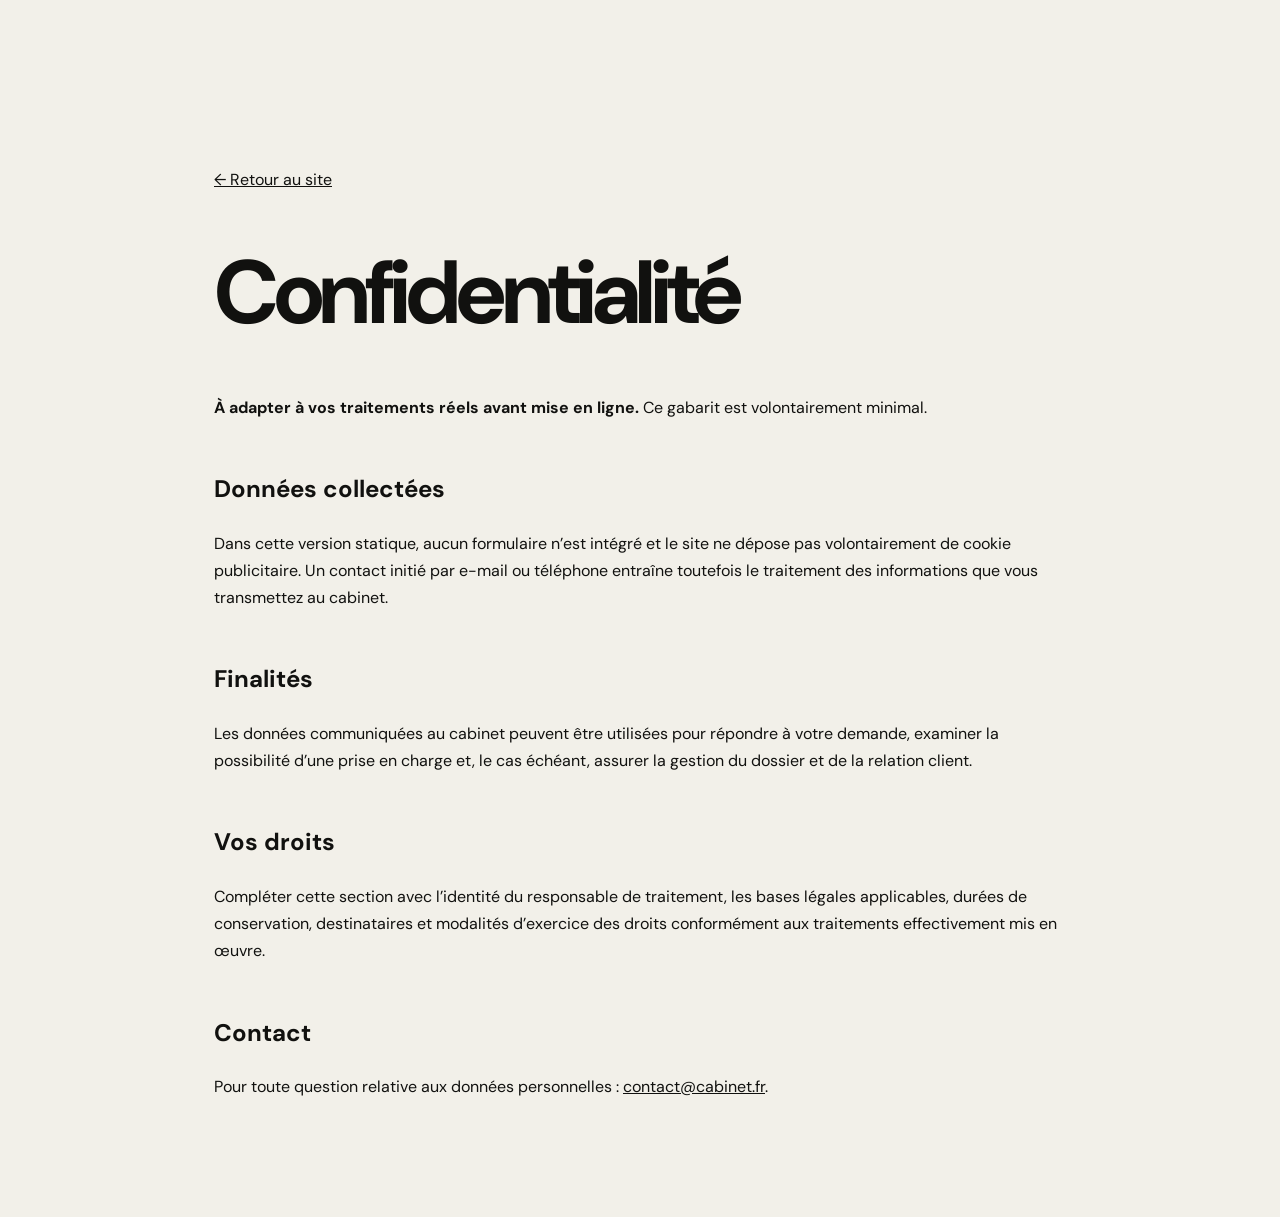
==== confidentialite.html @ c03c0d35 "Add files via upload" ====
<!doctype html>
<html lang="fr">
<head>
  <meta charset="utf-8">
  <meta name="viewport" content="width=device-width,initial-scale=1">
  <title>Confidentialité — Maître Prénom Nom</title>
  <link rel="stylesheet" href="assets/css/style.css">
</head>
<body>
  <main class="legal-page">
    <p><a href="index.html">← Retour au site</a></p>
    <h1>Confidentialité</h1>

    <p><strong>À adapter à vos traitements réels avant mise en ligne.</strong> Ce gabarit est volontairement minimal.</p>

    <h2>Données collectées</h2>
    <p>
      Dans cette version statique, aucun formulaire n’est intégré et le site ne
      dépose pas volontairement de cookie publicitaire. Un contact initié par
      e-mail ou téléphone entraîne toutefois le traitement des informations que
      vous transmettez au cabinet.
    </p>

    <h2>Finalités</h2>
    <p>
      Les données communiquées au cabinet peuvent être utilisées pour répondre à
      votre demande, examiner la possibilité d’une prise en charge et, le cas
      échéant, assurer la gestion du dossier et de la relation client.
    </p>

    <h2>Vos droits</h2>
    <p>
      Compléter cette section avec l’identité du responsable de traitement, les
      bases légales applicables, durées de conservation, destinataires et modalités
      d’exercice des droits conformément aux traitements effectivement mis en œuvre.
    </p>

    <h2>Contact</h2>
    <p>Pour toute question relative aux données personnelles : <a href="mailto:contact@cabinet.fr">contact@cabinet.fr</a>.</p>
  </main>
</body>
</html>
---- assets/css/style.css ----
@import url('https://fonts.googleapis.com/css2?family=DM+Sans:wght@400;500;600&family=Playfair+Display:ital,wght@1,500&display=swap');

:root{
  --paper:#f2f0e9;
  --ink:#11110f;
  --muted:#6f6d66;
  --line:rgba(17,17,15,.20);
  --accent:#33362d;
  --max:1480px;
}

*{box-sizing:border-box}
html{scroll-behavior:smooth}
body{
  margin:0;
  background:var(--paper);
  color:var(--ink);
  font-family:"DM Sans",Arial,sans-serif;
  -webkit-font-smoothing:antialiased;
}
a{color:inherit;text-decoration:none}
button{font:inherit}
::selection{background:var(--ink);color:var(--paper)}
.skip-link{
  position:fixed;left:1rem;top:-100px;z-index:100;
  background:var(--ink);color:var(--paper);padding:.75rem 1rem;
}
.skip-link:focus{top:1rem}

.site-header{
  position:fixed;
  z-index:20;
  top:0;left:0;right:0;
  height:90px;
  display:grid;
  grid-template-columns:1fr auto;
  align-items:center;
  padding:0 clamp(22px,4vw,64px);
  mix-blend-mode:difference;
  color:white;
}
.brand{
  display:flex;gap:.45rem;align-items:baseline;
  font-size:.78rem;letter-spacing:.06em;
}
.brand strong{font-size:.78rem}
.navigation{display:flex;gap:1.8rem;font-size:.82rem}
.navigation a{position:relative}
.navigation a::after{
  content:"";position:absolute;left:0;bottom:-5px;width:100%;height:1px;
  background:currentColor;transform:scaleX(0);transform-origin:right;
  transition:transform .25s ease;
}
.navigation a:hover::after{transform:scaleX(1);transform-origin:left}
.menu-toggle{display:none;border:0;background:none;color:inherit}

.hero{
  min-height:100svh;
  padding:140px clamp(22px,4vw,64px) 54px;
  display:flex;flex-direction:column;justify-content:space-between;
  background:var(--accent);color:#f6f3eb;
}
.eyebrow,.kicker,.section-index,.contact-label{
  text-transform:uppercase;letter-spacing:.11em;font-size:.72rem;
}
.hero h1{
  margin:8vh 0 0;
  max-width:1200px;
  font-size:clamp(4.2rem,10.5vw,10.5rem);
  line-height:.84;
  letter-spacing:-.065em;
  font-weight:500;
}
.hero h1 em{
  font-family:"Playfair Display",Georgia,serif;
  font-weight:500;
}
.hero-bottom{
  display:grid;grid-template-columns:1fr 1fr;gap:3rem;
  align-items:end;border-top:1px solid rgba(255,255,255,.4);padding-top:18px;
}
.hero-bottom p{max-width:540px;margin:0;font-size:1.05rem}
.arrow-link{justify-self:end;font-size:.9rem}
.arrow-link span{font-size:1.3rem;margin-left:.6rem}

.section{
  max-width:var(--max);
  margin:auto;
  padding:130px clamp(22px,4vw,64px);
  display:grid;grid-template-columns:minmax(60px,1fr) minmax(0,10fr);
  border-bottom:1px solid var(--line);
}
.section-index{padding-top:.35rem}
.section-content h2{
  font-size:clamp(3rem,6.4vw,7rem);
  line-height:.94;letter-spacing:-.055em;font-weight:500;
  margin:1.3rem 0 3.5rem;
  max-width:1050px;
}
.two-cols{
  display:grid;grid-template-columns:1fr 1fr;gap:clamp(35px,8vw,130px);
  font-size:1.12rem;line-height:1.65;
}
.two-cols p{margin:0}

.expertise-list{border-top:1px solid var(--ink)}
.expertise{
  display:grid;grid-template-columns:70px minmax(0,1fr);
  gap:1rem;padding:26px 0;border-bottom:1px solid var(--line);
}
.expertise-no{font-size:.7rem;color:var(--muted);padding-top:.55rem}
.expertise h3{
  margin:0 0 .55rem;font-size:clamp(1.6rem,3vw,3.5rem);
  font-weight:500;letter-spacing:-.035em;
}
.expertise p{margin:0;max-width:760px;color:var(--muted);line-height:1.55}

.statement{
  overflow:hidden;padding:80px 0;background:var(--ink);color:var(--paper);
}
.statement p{
  margin:0;
  font-size:clamp(5rem,15vw,15rem);
  line-height:.78;
  letter-spacing:-.07em;
  white-space:nowrap;
}
.statement p:nth-child(2){
  font-family:"Playfair Display",Georgia,serif;font-style:italic;
  transform:translateX(8vw);
}

.profile-grid{display:grid;grid-template-columns:1fr 1fr;gap:7vw}
.profile-copy{padding-top:5.5rem}
.lead{font-size:clamp(1.6rem,2.6vw,3rem);line-height:1.18;letter-spacing:-.035em}
.profile-copy>p:not(.lead){line-height:1.65;color:var(--muted);max-width:660px}
.facts{margin:4rem 0 0;border-top:1px solid var(--line)}
.facts div{display:grid;grid-template-columns:130px 1fr;padding:1rem 0;border-bottom:1px solid var(--line)}
.facts dt{color:var(--muted)}
.facts dd{margin:0}

.section-heading-row{display:grid;grid-template-columns:1fr 1fr;align-items:end}
.small-note{max-width:420px;color:var(--muted);line-height:1.5}
.publication-list{border-top:1px solid var(--ink)}
.publication{
  display:grid;grid-template-columns:140px 1fr 30px;gap:1rem;
  padding:27px 0;border-bottom:1px solid var(--line);align-items:start;
}
.publication time{font-size:.75rem;color:var(--muted)}
.publication span{font-size:clamp(1.25rem,2vw,2rem);letter-spacing:-.025em}
.publication b{font-weight:400;font-size:1.2rem}

.contact-section{
  background:var(--accent);color:#f6f3eb;
  padding:130px clamp(22px,4vw,64px);
}
.contact-section h2{
  margin:1.5rem 0 8rem;
  font-size:clamp(4.2rem,10vw,10rem);
  line-height:.84;letter-spacing:-.07em;font-weight:500;
}
.contact-grid{
  display:grid;grid-template-columns:repeat(4,1fr);
  border-top:1px solid rgba(255,255,255,.35);
}
.contact-grid>div{padding:22px 28px 0 0}
.contact-label{display:block;opacity:.62;margin-bottom:1.4rem}
.contact-grid a,.contact-grid p,.contact-grid address{font-size:1rem;line-height:1.55;font-style:normal;margin:0}

.site-footer{
  padding:30px clamp(22px,4vw,64px);
  display:grid;grid-template-columns:1fr 1fr auto;gap:2rem;
  align-items:end;font-size:.72rem;letter-spacing:.06em;text-transform:uppercase;
}
.site-footer>div:first-child{display:flex;flex-direction:column}
.footer-links{display:flex;gap:1.5rem}

.legal-page{
  max-width:900px;margin:auto;padding:150px 24px 100px;line-height:1.7;
}
.legal-page h1{font-size:clamp(3rem,7vw,6rem);letter-spacing:-.055em;line-height:.9}
.legal-page h2{margin-top:3rem}
.legal-page a{text-decoration:underline}

@media(max-width:850px){
  .site-header{height:72px}
  .menu-toggle{display:block;position:relative;z-index:22}
  .navigation{
    display:none;position:fixed;inset:0;background:var(--ink);
    color:white;padding:120px 24px 40px;flex-direction:column;
    gap:1rem;font-size:clamp(2rem,9vw,4rem);mix-blend-mode:normal;
  }
  .navigation.is-open{display:flex}
  .hero{padding-top:110px}
  .hero-bottom,.two-cols,.profile-grid,.section-heading-row{grid-template-columns:1fr}
  .hero-bottom{gap:1.5rem}
  .arrow-link{justify-self:start}
  .section{grid-template-columns:1fr;padding-top:85px;padding-bottom:85px}
  .section-index{margin-bottom:3rem}
  .section-content h2{margin-bottom:2.5rem}
  .profile-copy{padding-top:0}
  .section-heading-row{gap:0}
  .contact-grid{grid-template-columns:1fr 1fr;gap:3rem 1rem}
  .contact-section h2{margin-bottom:5rem}
  .publication{grid-template-columns:90px 1fr 20px}
}
@media(max-width:520px){
  .brand span{display:none}
  .hero h1{font-size:clamp(3.5rem,18vw,6rem)}
  .expertise{grid-template-columns:45px 1fr}
  .publication{grid-template-columns:1fr 25px}
  .publication time{grid-column:1/-1}
  .contact-grid{grid-template-columns:1fr}
  .site-footer{grid-template-columns:1fr;align-items:start}
}
@media(prefers-reduced-motion:reduce){
  html{scroll-behavior:auto}
  *{transition:none!important}
}
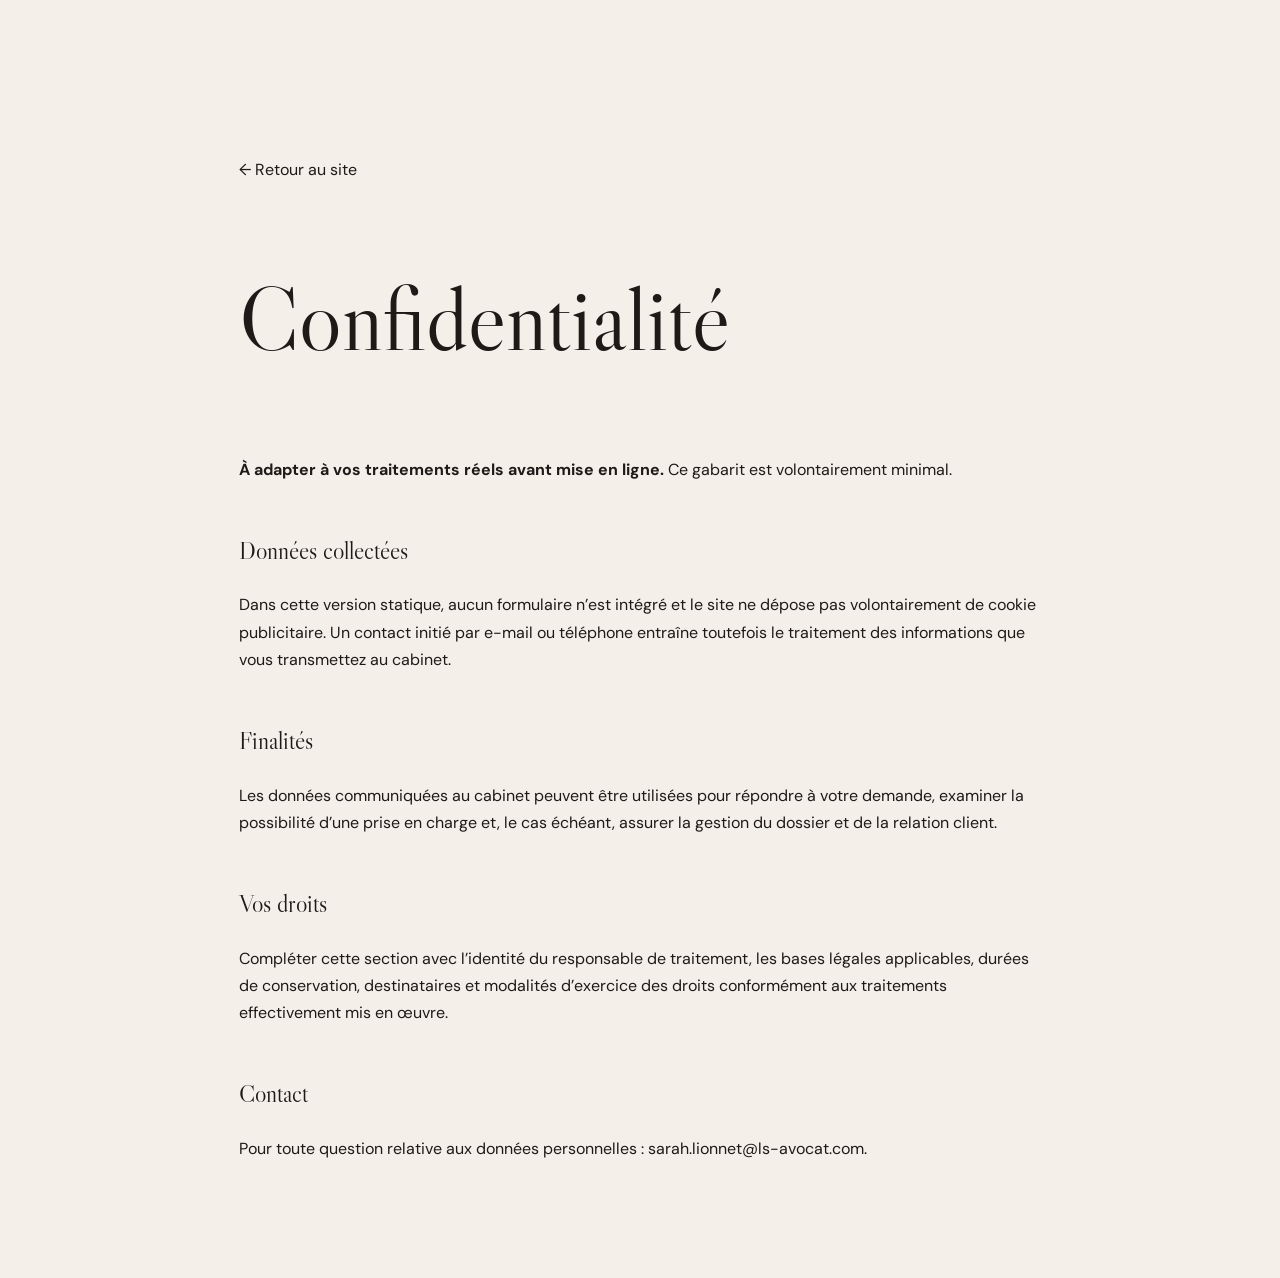
==== commit 1693d63a: "Update confidentialite.html" ====
--- a/confidentialite.html
+++ b/confidentialite.html
@@ -3,7 +3,7 @@
 <head>
   <meta charset="utf-8">
   <meta name="viewport" content="width=device-width,initial-scale=1">
-  <title>Confidentialité — Maître Prénom Nom</title>
+  <title>Confidentialité — Maître Sarah Lionnet</title>
   <link rel="stylesheet" href="assets/css/style.css">
 </head>
 <body>
@@ -36,7 +36,7 @@
     </p>
 
     <h2>Contact</h2>
-    <p>Pour toute question relative aux données personnelles : <a href="mailto:contact@cabinet.fr">contact@cabinet.fr</a>.</p>
+    <p>Pour toute question relative aux données personnelles : <a href="mailto:sarah.lionnet@ls-avocat.com">sarah.lionnet@ls-avocat.com</a>.</p>
   </main>
 </body>
 </html>
--- a/assets/css/style.css
+++ b/assets/css/style.css
@@ -1,12 +1,12 @@
-@import url('https://fonts.googleapis.com/css2?family=DM+Sans:wght@400;500;600&family=Playfair+Display:ital,wght@1,500&display=swap');
+@import url('https://fonts.googleapis.com/css2?family=DM+Sans:wght@400;500&family=Libre+Caslon+Display&display=swap');
 
 :root{
-  --paper:#f2f0e9;
-  --ink:#11110f;
-  --muted:#6f6d66;
-  --line:rgba(17,17,15,.20);
-  --accent:#33362d;
-  --max:1480px;
+  --paper:#f4efe9;
+  --ink:#1f1a17;
+  --muted:#7c716a;
+  --line:rgba(31,26,23,.16);
+  --wine:#6d3c43;
+  --max:1380px;
 }
 
 *{box-sizing:border-box}
@@ -18,202 +18,245 @@
   font-family:"DM Sans",Arial,sans-serif;
   -webkit-font-smoothing:antialiased;
 }
+img{display:block;width:100%}
 a{color:inherit;text-decoration:none}
 button{font:inherit}
-::selection{background:var(--ink);color:var(--paper)}
-.skip-link{
-  position:fixed;left:1rem;top:-100px;z-index:100;
-  background:var(--ink);color:var(--paper);padding:.75rem 1rem;
-}
-.skip-link:focus{top:1rem}
+.skip-link{position:absolute;left:-9999px}
+.skip-link:focus{left:20px;top:20px;z-index:99;background:white;padding:10px}
 
 .site-header{
   position:fixed;
+  inset:0 0 auto 0;
   z-index:20;
-  top:0;left:0;right:0;
-  height:90px;
-  display:grid;
-  grid-template-columns:1fr auto;
+  height:82px;
+  padding:0 clamp(22px,4vw,60px);
+  display:flex;
   align-items:center;
-  padding:0 clamp(22px,4vw,64px);
-  mix-blend-mode:difference;
-  color:white;
-}
-.brand{
-  display:flex;gap:.45rem;align-items:baseline;
-  font-size:.78rem;letter-spacing:.06em;
-}
-.brand strong{font-size:.78rem}
-.navigation{display:flex;gap:1.8rem;font-size:.82rem}
-.navigation a{position:relative}
-.navigation a::after{
-  content:"";position:absolute;left:0;bottom:-5px;width:100%;height:1px;
-  background:currentColor;transform:scaleX(0);transform-origin:right;
-  transition:transform .25s ease;
-}
-.navigation a:hover::after{transform:scaleX(1);transform-origin:left}
-.menu-toggle{display:none;border:0;background:none;color:inherit}
+  justify-content:space-between;
+  background:rgba(244,239,233,.88);
+  backdrop-filter:blur(8px);
+  border-bottom:1px solid transparent;
+}
+.brand{display:flex;gap:.75rem;align-items:baseline}
+.brand strong{
+  font-family:"Libre Caslon Display",Georgia,serif;
+  font-size:1.15rem;
+  font-weight:400;
+}
+.brand span,.navigation,.section-label{
+  font-size:.72rem;
+  text-transform:uppercase;
+  letter-spacing:.1em;
+}
+.navigation{display:flex;gap:1.6rem}
+.menu-toggle{display:none;background:none;border:0}
 
 .hero{
   min-height:100svh;
-  padding:140px clamp(22px,4vw,64px) 54px;
-  display:flex;flex-direction:column;justify-content:space-between;
-  background:var(--accent);color:#f6f3eb;
-}
-.eyebrow,.kicker,.section-index,.contact-label{
-  text-transform:uppercase;letter-spacing:.11em;font-size:.72rem;
+  display:grid;
+  grid-template-columns:1.05fr .95fr;
+  padding-top:82px;
+}
+.hero-copy{
+  padding:clamp(60px,8vw,120px) clamp(22px,5vw,80px) 48px;
+  display:flex;
+  flex-direction:column;
+  justify-content:center;
+  align-items:flex-start;
+}
+.eyebrow{
+  margin:0 0 3rem;
+  color:var(--wine);
+  font-size:.72rem;
+  text-transform:uppercase;
+  letter-spacing:.11em;
 }
 .hero h1{
-  margin:8vh 0 0;
-  max-width:1200px;
-  font-size:clamp(4.2rem,10.5vw,10.5rem);
-  line-height:.84;
-  letter-spacing:-.065em;
-  font-weight:500;
+  margin:0;
+  font-family:"Libre Caslon Display",Georgia,serif;
+  font-size:clamp(5rem,10vw,10rem);
+  line-height:.76;
+  font-weight:400;
+  letter-spacing:-.045em;
 }
 .hero h1 em{
-  font-family:"Playfair Display",Georgia,serif;
-  font-weight:500;
-}
-.hero-bottom{
-  display:grid;grid-template-columns:1fr 1fr;gap:3rem;
-  align-items:end;border-top:1px solid rgba(255,255,255,.4);padding-top:18px;
-}
-.hero-bottom p{max-width:540px;margin:0;font-size:1.05rem}
-.arrow-link{justify-self:end;font-size:.9rem}
-.arrow-link span{font-size:1.3rem;margin-left:.6rem}
+  font-style:italic;
+  color:var(--wine);
+}
+.hero-intro{
+  max-width:420px;
+  margin:3rem 0 1.8rem;
+  font-size:1.05rem;
+  line-height:1.65;
+}
+.text-link{
+  font-size:.82rem;
+  padding-bottom:.25rem;
+  border-bottom:1px solid currentColor;
+}
+.hero-image{
+  margin:0;
+  min-height:calc(100svh - 82px);
+  overflow:hidden;
+}
+.hero-image img{
+  height:100%;
+  object-fit:cover;
+  object-position:center;
+}
 
 .section{
   max-width:var(--max);
   margin:auto;
-  padding:130px clamp(22px,4vw,64px);
-  display:grid;grid-template-columns:minmax(60px,1fr) minmax(0,10fr);
-  border-bottom:1px solid var(--line);
-}
-.section-index{padding-top:.35rem}
-.section-content h2{
-  font-size:clamp(3rem,6.4vw,7rem);
-  line-height:.94;letter-spacing:-.055em;font-weight:500;
-  margin:1.3rem 0 3.5rem;
-  max-width:1050px;
-}
-.two-cols{
-  display:grid;grid-template-columns:1fr 1fr;gap:clamp(35px,8vw,130px);
-  font-size:1.12rem;line-height:1.65;
-}
-.two-cols p{margin:0}
-
-.expertise-list{border-top:1px solid var(--ink)}
-.expertise{
-  display:grid;grid-template-columns:70px minmax(0,1fr);
-  gap:1rem;padding:26px 0;border-bottom:1px solid var(--line);
-}
-.expertise-no{font-size:.7rem;color:var(--muted);padding-top:.55rem}
-.expertise h3{
-  margin:0 0 .55rem;font-size:clamp(1.6rem,3vw,3.5rem);
-  font-weight:500;letter-spacing:-.035em;
-}
-.expertise p{margin:0;max-width:760px;color:var(--muted);line-height:1.55}
-
-.statement{
-  overflow:hidden;padding:80px 0;background:var(--ink);color:var(--paper);
-}
-.statement p{
-  margin:0;
-  font-size:clamp(5rem,15vw,15rem);
-  line-height:.78;
-  letter-spacing:-.07em;
-  white-space:nowrap;
-}
-.statement p:nth-child(2){
-  font-family:"Playfair Display",Georgia,serif;font-style:italic;
-  transform:translateX(8vw);
-}
-
-.profile-grid{display:grid;grid-template-columns:1fr 1fr;gap:7vw}
-.profile-copy{padding-top:5.5rem}
-.lead{font-size:clamp(1.6rem,2.6vw,3rem);line-height:1.18;letter-spacing:-.035em}
-.profile-copy>p:not(.lead){line-height:1.65;color:var(--muted);max-width:660px}
-.facts{margin:4rem 0 0;border-top:1px solid var(--line)}
-.facts div{display:grid;grid-template-columns:130px 1fr;padding:1rem 0;border-bottom:1px solid var(--line)}
-.facts dt{color:var(--muted)}
-.facts dd{margin:0}
-
-.section-heading-row{display:grid;grid-template-columns:1fr 1fr;align-items:end}
-.small-note{max-width:420px;color:var(--muted);line-height:1.5}
-.publication-list{border-top:1px solid var(--ink)}
-.publication{
-  display:grid;grid-template-columns:140px 1fr 30px;gap:1rem;
-  padding:27px 0;border-bottom:1px solid var(--line);align-items:start;
-}
-.publication time{font-size:.75rem;color:var(--muted)}
-.publication span{font-size:clamp(1.25rem,2vw,2rem);letter-spacing:-.025em}
-.publication b{font-weight:400;font-size:1.2rem}
-
-.contact-section{
-  background:var(--accent);color:#f6f3eb;
-  padding:130px clamp(22px,4vw,64px);
-}
-.contact-section h2{
-  margin:1.5rem 0 8rem;
-  font-size:clamp(4.2rem,10vw,10rem);
-  line-height:.84;letter-spacing:-.07em;font-weight:500;
-}
-.contact-grid{
-  display:grid;grid-template-columns:repeat(4,1fr);
-  border-top:1px solid rgba(255,255,255,.35);
-}
-.contact-grid>div{padding:22px 28px 0 0}
-.contact-label{display:block;opacity:.62;margin-bottom:1.4rem}
-.contact-grid a,.contact-grid p,.contact-grid address{font-size:1rem;line-height:1.55;font-style:normal;margin:0}
+  padding:120px clamp(22px,4vw,60px);
+  border-top:1px solid var(--line);
+}
+.section-label{
+  color:var(--wine);
+  margin-bottom:4rem;
+}
+
+.about{
+  display:grid;
+  grid-template-columns:1.15fr .85fr;
+  gap:8vw;
+}
+.about .section-label{grid-column:1/-1}
+.about-copy h2,.expertise-content h2,.contact h2{
+  margin:0;
+  font-family:"Libre Caslon Display",Georgia,serif;
+  font-weight:400;
+  letter-spacing:-.035em;
+}
+.about-copy h2{
+  font-size:clamp(3rem,6vw,6rem);
+  line-height:.95;
+  max-width:700px;
+}
+.about-copy p{
+  margin:2.5rem 0 0;
+  max-width:650px;
+  font-size:1.08rem;
+  line-height:1.75;
+  color:var(--muted);
+}
+.profile-image{
+  margin:0;
+  align-self:start;
+  max-width:470px;
+}
+.profile-image img{
+  aspect-ratio:4/5;
+  object-fit:cover;
+  object-position:center top;
+}
+
+.expertises{
+  display:grid;
+  grid-template-columns:1fr 3fr;
+}
+.expertise-content{
+  max-width:850px;
+}
+.expertise-content h2{
+  font-size:clamp(3.5rem,7vw,7rem);
+}
+.pending{
+  margin:2rem 0 0;
+  max-width:620px;
+  color:var(--muted);
+  line-height:1.7;
+}
+
+.contact{
+  display:grid;
+  grid-template-columns:1fr 3fr;
+  padding-bottom:100px;
+}
+.contact h2{
+  font-size:clamp(3.8rem,7.5vw,8rem);
+  line-height:.88;
+}
+.contact-details{
+  margin-top:5rem;
+  padding-top:1.5rem;
+  border-top:1px solid var(--line);
+  display:grid;
+  grid-template-columns:repeat(2,1fr);
+  gap:2.6rem 4rem;
+}
+.contact-details span{
+  display:block;
+  margin-bottom:.7rem;
+  color:var(--muted);
+  font-size:.7rem;
+  text-transform:uppercase;
+  letter-spacing:.1em;
+}
+.contact-details p,.contact-details address{
+  margin:0;
+  font-style:normal;
+  line-height:1.55;
+}
 
 .site-footer{
-  padding:30px clamp(22px,4vw,64px);
-  display:grid;grid-template-columns:1fr 1fr auto;gap:2rem;
-  align-items:end;font-size:.72rem;letter-spacing:.06em;text-transform:uppercase;
-}
-.site-footer>div:first-child{display:flex;flex-direction:column}
-.footer-links{display:flex;gap:1.5rem}
+  max-width:var(--max);
+  margin:auto;
+  padding:28px clamp(22px,4vw,60px);
+  border-top:1px solid var(--line);
+  display:flex;
+  justify-content:space-between;
+  gap:2rem;
+  font-size:.7rem;
+  text-transform:uppercase;
+  letter-spacing:.08em;
+}
+.footer-links{display:flex;gap:1.4rem}
 
 .legal-page{
-  max-width:900px;margin:auto;padding:150px 24px 100px;line-height:1.7;
-}
-.legal-page h1{font-size:clamp(3rem,7vw,6rem);letter-spacing:-.055em;line-height:.9}
+  max-width:850px;
+  margin:auto;
+  padding:140px 24px 100px;
+  line-height:1.7;
+}
+.legal-page h1,.legal-page h2{
+  font-family:"Libre Caslon Display",Georgia,serif;
+  font-weight:400;
+}
+.legal-page h1{font-size:clamp(3.5rem,7vw,6rem)}
 .legal-page h2{margin-top:3rem}
-.legal-page a{text-decoration:underline}
 
 @media(max-width:850px){
-  .site-header{height:72px}
-  .menu-toggle{display:block;position:relative;z-index:22}
+  .site-header{height:70px}
+  .menu-toggle{display:block}
   .navigation{
-    display:none;position:fixed;inset:0;background:var(--ink);
-    color:white;padding:120px 24px 40px;flex-direction:column;
-    gap:1rem;font-size:clamp(2rem,9vw,4rem);mix-blend-mode:normal;
+    display:none;
+    position:fixed;
+    inset:70px 0 auto 0;
+    background:var(--paper);
+    padding:24px;
+    flex-direction:column;
+    border-top:1px solid var(--line);
+    border-bottom:1px solid var(--line);
   }
   .navigation.is-open{display:flex}
-  .hero{padding-top:110px}
-  .hero-bottom,.two-cols,.profile-grid,.section-heading-row{grid-template-columns:1fr}
-  .hero-bottom{gap:1.5rem}
-  .arrow-link{justify-self:start}
-  .section{grid-template-columns:1fr;padding-top:85px;padding-bottom:85px}
-  .section-index{margin-bottom:3rem}
-  .section-content h2{margin-bottom:2.5rem}
-  .profile-copy{padding-top:0}
-  .section-heading-row{gap:0}
-  .contact-grid{grid-template-columns:1fr 1fr;gap:3rem 1rem}
-  .contact-section h2{margin-bottom:5rem}
-  .publication{grid-template-columns:90px 1fr 20px}
-}
+  .hero{
+    grid-template-columns:1fr;
+    padding-top:70px;
+  }
+  .hero-copy{min-height:68svh}
+  .hero-image{min-height:48svh}
+  .about,.expertises,.contact{grid-template-columns:1fr}
+  .section-label{margin-bottom:2.5rem}
+  .about{gap:3rem}
+  .profile-image{max-width:360px}
+  .contact-details{grid-template-columns:1fr 1fr}
+}
+
 @media(max-width:520px){
   .brand span{display:none}
-  .hero h1{font-size:clamp(3.5rem,18vw,6rem)}
-  .expertise{grid-template-columns:45px 1fr}
-  .publication{grid-template-columns:1fr 25px}
-  .publication time{grid-column:1/-1}
-  .contact-grid{grid-template-columns:1fr}
-  .site-footer{grid-template-columns:1fr;align-items:start}
-}
-@media(prefers-reduced-motion:reduce){
-  html{scroll-behavior:auto}
-  *{transition:none!important}
-}
+  .hero h1{font-size:clamp(4.5rem,22vw,7rem)}
+  .section{padding-top:85px;padding-bottom:85px}
+  .contact-details{grid-template-columns:1fr}
+  .site-footer{flex-direction:column}
+}
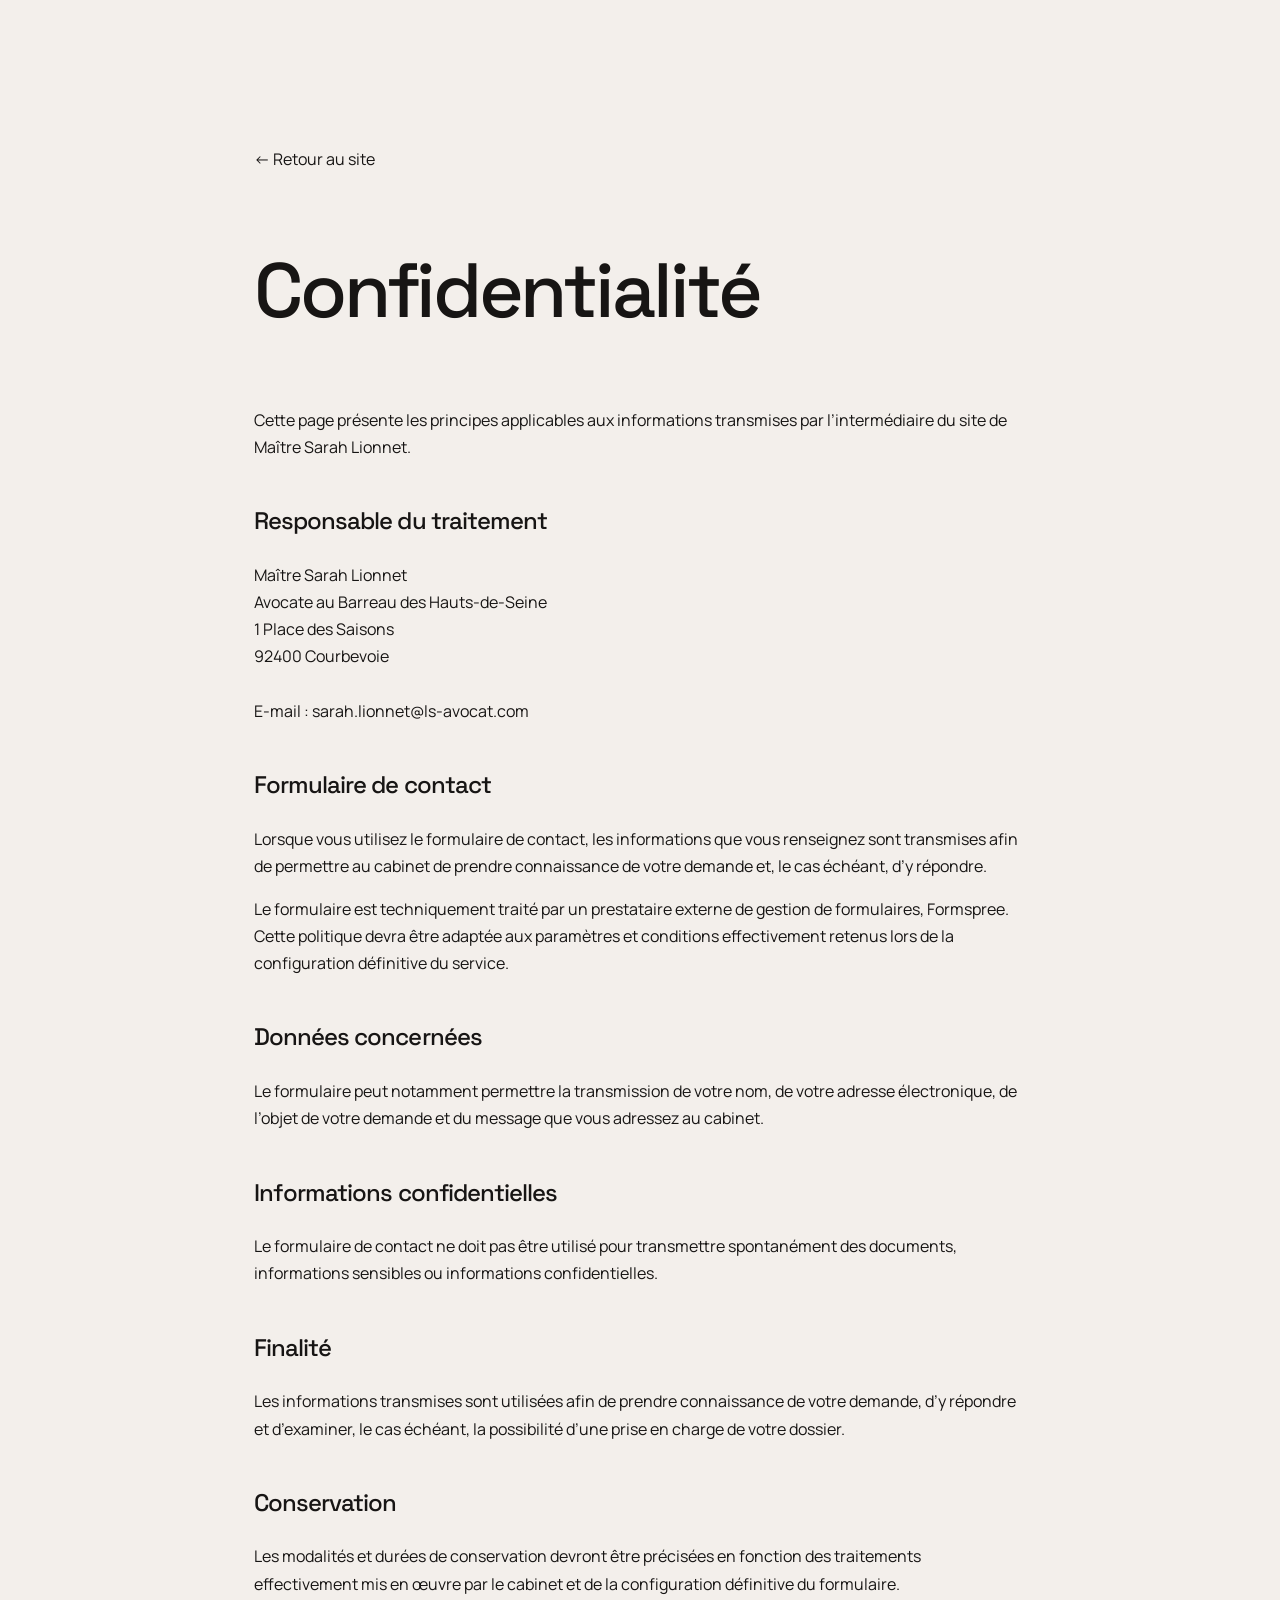
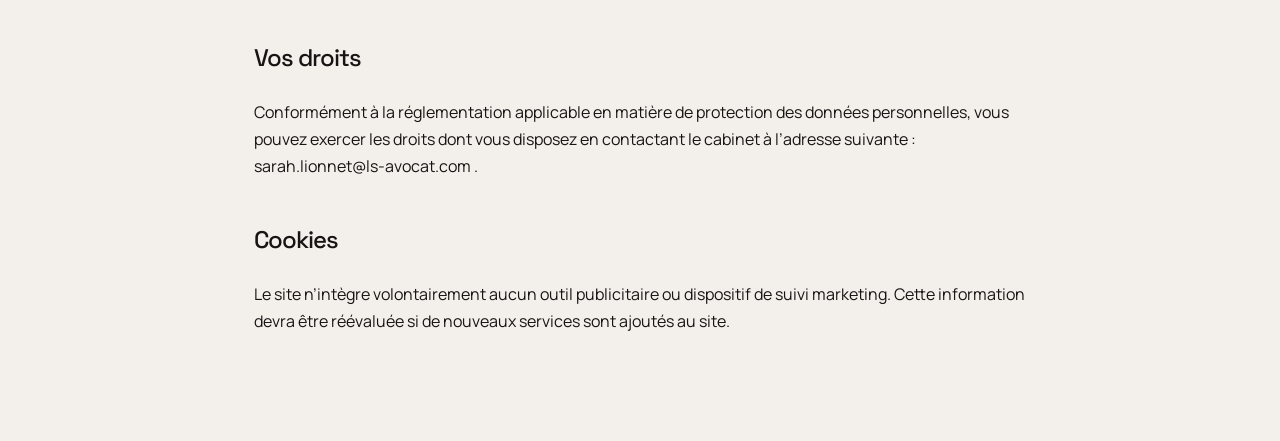
==== commit 19061205: "Update confidentialite.html" ====
--- a/confidentialite.html
+++ b/confidentialite.html
@@ -1,42 +1,216 @@
 <!doctype html>
+
 <html lang="fr">
+
 <head>
+
   <meta charset="utf-8">
-  <meta name="viewport" content="width=device-width,initial-scale=1">
-  <title>Confidentialité — Maître Sarah Lionnet</title>
-  <link rel="stylesheet" href="assets/css/style.css">
+
+  <meta
+    name="viewport"
+    content="width=device-width,initial-scale=1"
+  >
+
+  <title>
+    Confidentialité — Sarah Lionnet
+  </title>
+
+  <link
+    rel="stylesheet"
+    href="assets/css/style.css"
+  >
+
 </head>
+
+
 <body>
+
+
   <main class="legal-page">
-    <p><a href="index.html">← Retour au site</a></p>
-    <h1>Confidentialité</h1>
-
-    <p><strong>À adapter à vos traitements réels avant mise en ligne.</strong> Ce gabarit est volontairement minimal.</p>
-
-    <h2>Données collectées</h2>
-    <p>
-      Dans cette version statique, aucun formulaire n’est intégré et le site ne
-      dépose pas volontairement de cookie publicitaire. Un contact initié par
-      e-mail ou téléphone entraîne toutefois le traitement des informations que
-      vous transmettez au cabinet.
-    </p>
-
-    <h2>Finalités</h2>
-    <p>
-      Les données communiquées au cabinet peuvent être utilisées pour répondre à
-      votre demande, examiner la possibilité d’une prise en charge et, le cas
-      échéant, assurer la gestion du dossier et de la relation client.
-    </p>
-
-    <h2>Vos droits</h2>
-    <p>
-      Compléter cette section avec l’identité du responsable de traitement, les
-      bases légales applicables, durées de conservation, destinataires et modalités
-      d’exercice des droits conformément aux traitements effectivement mis en œuvre.
-    </p>
-
-    <h2>Contact</h2>
-    <p>Pour toute question relative aux données personnelles : <a href="mailto:sarah.lionnet@ls-avocat.com">sarah.lionnet@ls-avocat.com</a>.</p>
+
+
+    <p>
+
+      <a href="index.html">
+        ← Retour au site
+      </a>
+
+    </p>
+
+
+
+    <h1>
+      Confidentialité
+    </h1>
+
+
+    <p>
+
+      Cette page présente les principes applicables
+      aux informations transmises par l’intermédiaire
+      du site de Maître Sarah Lionnet.
+
+    </p>
+
+
+
+    <h2>
+      Responsable du traitement
+    </h2>
+
+
+    <p>
+
+      Maître Sarah Lionnet<br>
+
+      Avocate au Barreau des Hauts-de-Seine<br>
+
+      1 Place des Saisons<br>
+
+      92400 Courbevoie<br><br>
+
+      E-mail :
+
+      <a href="mailto:sarah.lionnet@ls-avocat.com">
+        sarah.lionnet@ls-avocat.com
+      </a>
+
+    </p>
+
+
+
+    <h2>
+      Formulaire de contact
+    </h2>
+
+
+    <p>
+
+      Lorsque vous utilisez le formulaire de contact,
+      les informations que vous renseignez sont transmises
+      afin de permettre au cabinet de prendre connaissance
+      de votre demande et, le cas échéant, d’y répondre.
+
+    </p>
+
+
+    <p>
+
+      Le formulaire est techniquement traité par
+      un prestataire externe de gestion de formulaires,
+      Formspree.
+
+      Cette politique devra être adaptée aux paramètres
+      et conditions effectivement retenus lors de
+      la configuration définitive du service.
+
+    </p>
+
+
+
+    <h2>
+      Données concernées
+    </h2>
+
+
+    <p>
+
+      Le formulaire peut notamment permettre
+      la transmission de votre nom,
+      de votre adresse électronique,
+      de l’objet de votre demande
+      et du message que vous adressez au cabinet.
+
+    </p>
+
+
+
+    <h2>
+      Informations confidentielles
+    </h2>
+
+
+    <p>
+
+      Le formulaire de contact ne doit pas être utilisé
+      pour transmettre spontanément des documents,
+      informations sensibles ou informations confidentielles.
+
+    </p>
+
+
+
+    <h2>
+      Finalité
+    </h2>
+
+
+    <p>
+
+      Les informations transmises sont utilisées
+      afin de prendre connaissance de votre demande,
+      d’y répondre et d’examiner, le cas échéant,
+      la possibilité d’une prise en charge de votre dossier.
+
+    </p>
+
+
+
+    <h2>
+      Conservation
+    </h2>
+
+
+    <p>
+
+      Les modalités et durées de conservation devront
+      être précisées en fonction des traitements
+      effectivement mis en œuvre par le cabinet
+      et de la configuration définitive du formulaire.
+
+    </p>
+
+
+
+    <h2>
+      Vos droits
+    </h2>
+
+
+    <p>
+
+      Conformément à la réglementation applicable
+      en matière de protection des données personnelles,
+      vous pouvez exercer les droits dont vous disposez
+      en contactant le cabinet à l’adresse suivante :
+
+      <a href="mailto:sarah.lionnet@ls-avocat.com">
+        sarah.lionnet@ls-avocat.com
+      </a>.
+
+    </p>
+
+
+
+    <h2>
+      Cookies
+    </h2>
+
+
+    <p>
+
+      Le site n’intègre volontairement aucun outil
+      publicitaire ou dispositif de suivi marketing.
+
+      Cette information devra être réévaluée
+      si de nouveaux services sont ajoutés au site.
+
+    </p>
+
+
   </main>
+
+
 </body>
+
 </html>
--- a/assets/css/style.css
+++ b/assets/css/style.css
@@ -1,12 +1,13 @@
-@import url('https://fonts.googleapis.com/css2?family=DM+Sans:wght@400;500&family=Libre+Caslon+Display&display=swap');
+@import url('https://fonts.googleapis.com/css2?family=Manrope:wght@400;500;600&family=Space+Grotesk:wght@400;500;600&display=swap');
 
 :root{
-  --paper:#f4efe9;
-  --ink:#1f1a17;
-  --muted:#7c716a;
-  --line:rgba(31,26,23,.16);
-  --wine:#6d3c43;
-  --max:1380px;
+  --paper:#f3efeb;
+  --paper-2:#ece5df;
+  --ink:#171514;
+  --muted:#756d68;
+  --line:rgba(23,21,20,.14);
+  --accent:#8a5a57;
+  --max:1360px;
 }
 
 *{box-sizing:border-box}
@@ -15,12 +16,13 @@
   margin:0;
   background:var(--paper);
   color:var(--ink);
-  font-family:"DM Sans",Arial,sans-serif;
+  font-family:"Manrope",Arial,sans-serif;
   -webkit-font-smoothing:antialiased;
 }
 img{display:block;width:100%}
 a{color:inherit;text-decoration:none}
 button{font:inherit}
+::selection{background:var(--ink);color:var(--paper)}
 .skip-link{position:absolute;left:-9999px}
 .skip-link:focus{left:20px;top:20px;z-index:99;background:white;padding:10px}
 
@@ -28,235 +30,394 @@
   position:fixed;
   inset:0 0 auto 0;
   z-index:20;
-  height:82px;
-  padding:0 clamp(22px,4vw,60px);
+  height:76px;
+  padding:0 clamp(20px,3.8vw,56px);
   display:flex;
   align-items:center;
   justify-content:space-between;
-  background:rgba(244,239,233,.88);
-  backdrop-filter:blur(8px);
-  border-bottom:1px solid transparent;
-}
-.brand{display:flex;gap:.75rem;align-items:baseline}
+  background:rgba(243,239,235,.84);
+  backdrop-filter:blur(10px);
+}
+.brand{
+  display:flex;
+  gap:.7rem;
+  align-items:baseline;
+}
 .brand strong{
-  font-family:"Libre Caslon Display",Georgia,serif;
-  font-size:1.15rem;
-  font-weight:400;
-}
-.brand span,.navigation,.section-label{
-  font-size:.72rem;
+  font-family:"Space Grotesk",Arial,sans-serif;
+  font-size:1rem;
+  font-weight:600;
+  letter-spacing:-.02em;
+}
+.brand span,
+.navigation,
+.section-label{
+  font-size:.68rem;
   text-transform:uppercase;
-  letter-spacing:.1em;
-}
-.navigation{display:flex;gap:1.6rem}
+  letter-spacing:.11em;
+}
+.brand span{color:var(--muted)}
+.navigation{display:flex;gap:1.5rem}
+.navigation a{
+  transition:opacity .2s ease;
+}
+.navigation a:hover{opacity:.55}
 .menu-toggle{display:none;background:none;border:0}
 
 .hero{
   min-height:100svh;
   display:grid;
-  grid-template-columns:1.05fr .95fr;
-  padding-top:82px;
+  grid-template-columns:1.08fr .92fr;
+  padding-top:76px;
 }
 .hero-copy{
-  padding:clamp(60px,8vw,120px) clamp(22px,5vw,80px) 48px;
+  padding:clamp(54px,7vw,104px) clamp(22px,5vw,78px) 44px;
   display:flex;
   flex-direction:column;
-  justify-content:center;
-  align-items:flex-start;
+  justify-content:space-between;
 }
 .eyebrow{
-  margin:0 0 3rem;
-  color:var(--wine);
-  font-size:.72rem;
+  margin:0;
+  color:var(--muted);
+  font-size:.68rem;
   text-transform:uppercase;
-  letter-spacing:.11em;
+  letter-spacing:.12em;
 }
 .hero h1{
-  margin:0;
-  font-family:"Libre Caslon Display",Georgia,serif;
-  font-size:clamp(5rem,10vw,10rem);
-  line-height:.76;
-  font-weight:400;
-  letter-spacing:-.045em;
-}
-.hero h1 em{
-  font-style:italic;
-  color:var(--wine);
-}
-.hero-intro{
-  max-width:420px;
-  margin:3rem 0 1.8rem;
-  font-size:1.05rem;
-  line-height:1.65;
+  margin:8vh 0 0;
+  font-family:"Space Grotesk",Arial,sans-serif;
+  font-size:clamp(4.6rem,9vw,9rem);
+  line-height:.82;
+  font-weight:500;
+  letter-spacing:-.065em;
+}
+.hero h1 span{
+  color:var(--accent);
+}
+.hero-meta{
+  display:grid;
+  grid-template-columns:minmax(0,1fr) auto;
+  gap:2rem;
+  align-items:end;
+  border-top:1px solid var(--line);
+  padding-top:16px;
+}
+.hero-meta p{
+  margin:0;
+  max-width:430px;
+  font-size:.98rem;
+  line-height:1.6;
 }
 .text-link{
-  font-size:.82rem;
-  padding-bottom:.25rem;
+  font-size:.78rem;
+  padding-bottom:.2rem;
   border-bottom:1px solid currentColor;
+  white-space:nowrap;
 }
 .hero-image{
   margin:0;
-  min-height:calc(100svh - 82px);
+  min-height:calc(100svh - 76px);
   overflow:hidden;
+  background:var(--paper-2);
 }
 .hero-image img{
   height:100%;
   object-fit:cover;
   object-position:center;
+  filter:saturate(.88) contrast(.98);
 }
 
 .section{
   max-width:var(--max);
   margin:auto;
-  padding:120px clamp(22px,4vw,60px);
+  padding:96px clamp(22px,4vw,58px);
   border-top:1px solid var(--line);
 }
 .section-label{
-  color:var(--wine);
-  margin-bottom:4rem;
+  color:var(--muted);
+  margin-bottom:3rem;
 }
 
 .about{
   display:grid;
-  grid-template-columns:1.15fr .85fr;
+  grid-template-columns:minmax(0,1.2fr) minmax(280px,.8fr);
   gap:8vw;
 }
 .about .section-label{grid-column:1/-1}
-.about-copy h2,.expertise-content h2,.contact h2{
-  margin:0;
-  font-family:"Libre Caslon Display",Georgia,serif;
-  font-weight:400;
-  letter-spacing:-.035em;
+.about-copy h2,
+.expertise-content h2,
+.contact h2{
+  margin:0;
+  font-family:"Space Grotesk",Arial,sans-serif;
+  font-weight:500;
+  letter-spacing:-.055em;
 }
 .about-copy h2{
-  font-size:clamp(3rem,6vw,6rem);
-  line-height:.95;
-  max-width:700px;
+  font-size:clamp(2.8rem,5.4vw,5.2rem);
+  line-height:.98;
+  max-width:720px;
 }
 .about-copy p{
-  margin:2.5rem 0 0;
-  max-width:650px;
-  font-size:1.08rem;
-  line-height:1.75;
-  color:var(--muted);
-}
-.profile-image{
-  margin:0;
-  align-self:start;
-  max-width:470px;
-}
-.profile-image img{
-  aspect-ratio:4/5;
-  object-fit:cover;
-  object-position:center top;
-}
-
-.expertises{
-  display:grid;
-  grid-template-columns:1fr 3fr;
-}
-.expertise-content{
-  max-width:850px;
-}
-.expertise-content h2{
-  font-size:clamp(3.5rem,7vw,7rem);
-}
-.pending{
   margin:2rem 0 0;
   max-width:620px;
+  font-size:1rem;
+  line-height:1.75;
+  color:var(--muted);
+}
+.profile-image{
+  margin:0;
+  justify-self:end;
+  align-self:start;
+  width:min(100%,410px);
+  overflow:hidden;
+  background:#e9e9eb;
+}
+.profile-image img{
+  aspect-ratio:4/4.65;
+  object-fit:cover;
+  object-position:50% 22%;
+}
+
+.expertises,
+.contact{
+  display:grid;
+  grid-template-columns:minmax(150px,1fr) minmax(0,3fr);
+  gap:3rem;
+}
+.expertise-content{
+  max-width:860px;
+}
+.expertise-content h2{
+  font-size:clamp(3rem,6vw,6.2rem);
+  line-height:.94;
+}
+.expertise-content p{
+  margin:2rem 0 0;
+  max-width:600px;
   color:var(--muted);
   line-height:1.7;
 }
 
 .contact{
-  display:grid;
-  grid-template-columns:1fr 3fr;
-  padding-bottom:100px;
+  padding-bottom:88px;
 }
 .contact h2{
-  font-size:clamp(3.8rem,7.5vw,8rem);
-  line-height:.88;
-}
+  font-size:clamp(3.2rem,6.6vw,6.8rem);
+  line-height:.92;
+}
+.contact-layout{
+  margin-top:4rem;
+  display:grid;
+  grid-template-columns:minmax(0,1.45fr) minmax(240px,.55fr);
+  gap:5rem;
+  align-items:start;
+}
+
+.contact-form{
+  border-top:1px solid var(--line);
+  padding-top:1.3rem;
+}
+
+.field-row{
+  display:grid;
+  grid-template-columns:1fr 1fr;
+  gap:1.4rem 2rem;
+}
+
+.field{
+  margin-bottom:1.5rem;
+}
+
+.field label{
+  display:block;
+  margin-bottom:.55rem;
+  font-size:.67rem;
+  text-transform:uppercase;
+  letter-spacing:.1em;
+  color:var(--muted);
+}
+
+.field label span{
+  text-transform:none;
+  letter-spacing:0;
+}
+
+.field input,
+.field textarea{
+  width:100%;
+  border:0;
+  border-bottom:1px solid var(--line);
+  background:transparent;
+  border-radius:0;
+  padding:.35rem 0 .75rem;
+  color:var(--ink);
+  font:inherit;
+  font-size:.95rem;
+  outline:none;
+  transition:border-color .2s ease;
+}
+
+.field textarea{
+  resize:vertical;
+  min-height:140px;
+}
+
+.field input:focus,
+.field textarea:focus{
+  border-color:var(--ink);
+}
+
+.consent{
+  display:grid;
+  grid-template-columns:auto 1fr;
+  gap:.75rem;
+  align-items:start;
+  margin-top:.5rem;
+  color:var(--muted);
+  font-size:.75rem;
+  line-height:1.55;
+}
+
+.consent input{
+  margin-top:.2rem;
+}
+
+.form-actions{
+  margin-top:1.7rem;
+  display:flex;
+  gap:1.5rem;
+  align-items:center;
+  justify-content:space-between;
+}
+
+.form-actions button{
+  border:0;
+  background:var(--ink);
+  color:var(--paper);
+  padding:.95rem 1.15rem;
+  font:inherit;
+  font-size:.78rem;
+  cursor:pointer;
+  transition:opacity .2s ease;
+}
+
+.form-actions button:hover{opacity:.72}
+
+.form-actions p{
+  margin:0;
+  max-width:330px;
+  color:var(--muted);
+  font-size:.68rem;
+  line-height:1.5;
+}
+
 .contact-details{
-  margin-top:5rem;
-  padding-top:1.5rem;
+  padding-top:1.2rem;
   border-top:1px solid var(--line);
   display:grid;
-  grid-template-columns:repeat(2,1fr);
-  gap:2.6rem 4rem;
+  grid-template-columns:1fr;
+  gap:2rem;
 }
 .contact-details span{
   display:block;
-  margin-bottom:.7rem;
-  color:var(--muted);
-  font-size:.7rem;
+  margin-bottom:.55rem;
+  color:var(--muted);
+  font-size:.66rem;
   text-transform:uppercase;
   letter-spacing:.1em;
 }
-.contact-details p,.contact-details address{
+.contact-details a,
+.contact-details p,
+.contact-details address{
   margin:0;
   font-style:normal;
-  line-height:1.55;
+  line-height:1.5;
+  font-size:.94rem;
 }
 
 .site-footer{
   max-width:var(--max);
   margin:auto;
-  padding:28px clamp(22px,4vw,60px);
+  padding:24px clamp(22px,4vw,58px);
   border-top:1px solid var(--line);
   display:flex;
   justify-content:space-between;
   gap:2rem;
-  font-size:.7rem;
+  font-size:.66rem;
   text-transform:uppercase;
   letter-spacing:.08em;
-}
-.footer-links{display:flex;gap:1.4rem}
+  color:var(--muted);
+}
+.footer-links{display:flex;gap:1.3rem}
 
 .legal-page{
-  max-width:850px;
+  max-width:820px;
   margin:auto;
-  padding:140px 24px 100px;
+  padding:130px 24px 90px;
   line-height:1.7;
 }
-.legal-page h1,.legal-page h2{
-  font-family:"Libre Caslon Display",Georgia,serif;
-  font-weight:400;
-}
-.legal-page h1{font-size:clamp(3.5rem,7vw,6rem)}
-.legal-page h2{margin-top:3rem}
+.legal-page h1,
+.legal-page h2{
+  font-family:"Space Grotesk",Arial,sans-serif;
+  font-weight:500;
+  letter-spacing:-.04em;
+}
+.legal-page h1{font-size:clamp(3rem,6vw,5.5rem)}
+.legal-page h2{margin-top:2.5rem}
 
 @media(max-width:850px){
-  .site-header{height:70px}
+  .site-header{height:68px}
   .menu-toggle{display:block}
   .navigation{
     display:none;
     position:fixed;
-    inset:70px 0 auto 0;
+    inset:68px 0 auto 0;
     background:var(--paper);
-    padding:24px;
+    padding:22px;
     flex-direction:column;
     border-top:1px solid var(--line);
     border-bottom:1px solid var(--line);
   }
   .navigation.is-open{display:flex}
+
   .hero{
     grid-template-columns:1fr;
-    padding-top:70px;
+    padding-top:68px;
   }
-  .hero-copy{min-height:68svh}
-  .hero-image{min-height:48svh}
-  .about,.expertises,.contact{grid-template-columns:1fr}
-  .section-label{margin-bottom:2.5rem}
-  .about{gap:3rem}
-  .profile-image{max-width:360px}
-  .contact-details{grid-template-columns:1fr 1fr}
-}
-
-@media(max-width:520px){
+  .hero-copy{min-height:64svh}
+  .hero h1{margin-top:5vh}
+  .hero-image{min-height:44svh}
+
+  .about,
+  .expertises,
+  .contact{
+    grid-template-columns:1fr;
+  }
+  .section-label{margin-bottom:2.2rem}
+  .about{gap:2.5rem}
+  .profile-image{
+    justify-self:start;
+    width:min(78vw,360px);
+  }
+}
+
+@media(max-width:560px){
   .brand span{display:none}
-  .hero h1{font-size:clamp(4.5rem,22vw,7rem)}
-  .section{padding-top:85px;padding-bottom:85px}
+  .hero-copy{padding-top:44px}
+  .hero h1{font-size:clamp(4rem,20vw,6.5rem)}
+  .hero-meta{
+    grid-template-columns:1fr;
+    gap:1.3rem;
+  }
+  .section{padding-top:76px;padding-bottom:76px}
+  .contact-layout{grid-template-columns:1fr;gap:3rem}
+  .field-row{grid-template-columns:1fr}
+  .form-actions{align-items:flex-start;flex-direction:column}
   .contact-details{grid-template-columns:1fr}
   .site-footer{flex-direction:column}
 }
+
+@media(prefers-reduced-motion:reduce){
+  html{scroll-behavior:auto}
+  *{transition:none!important}
+}
